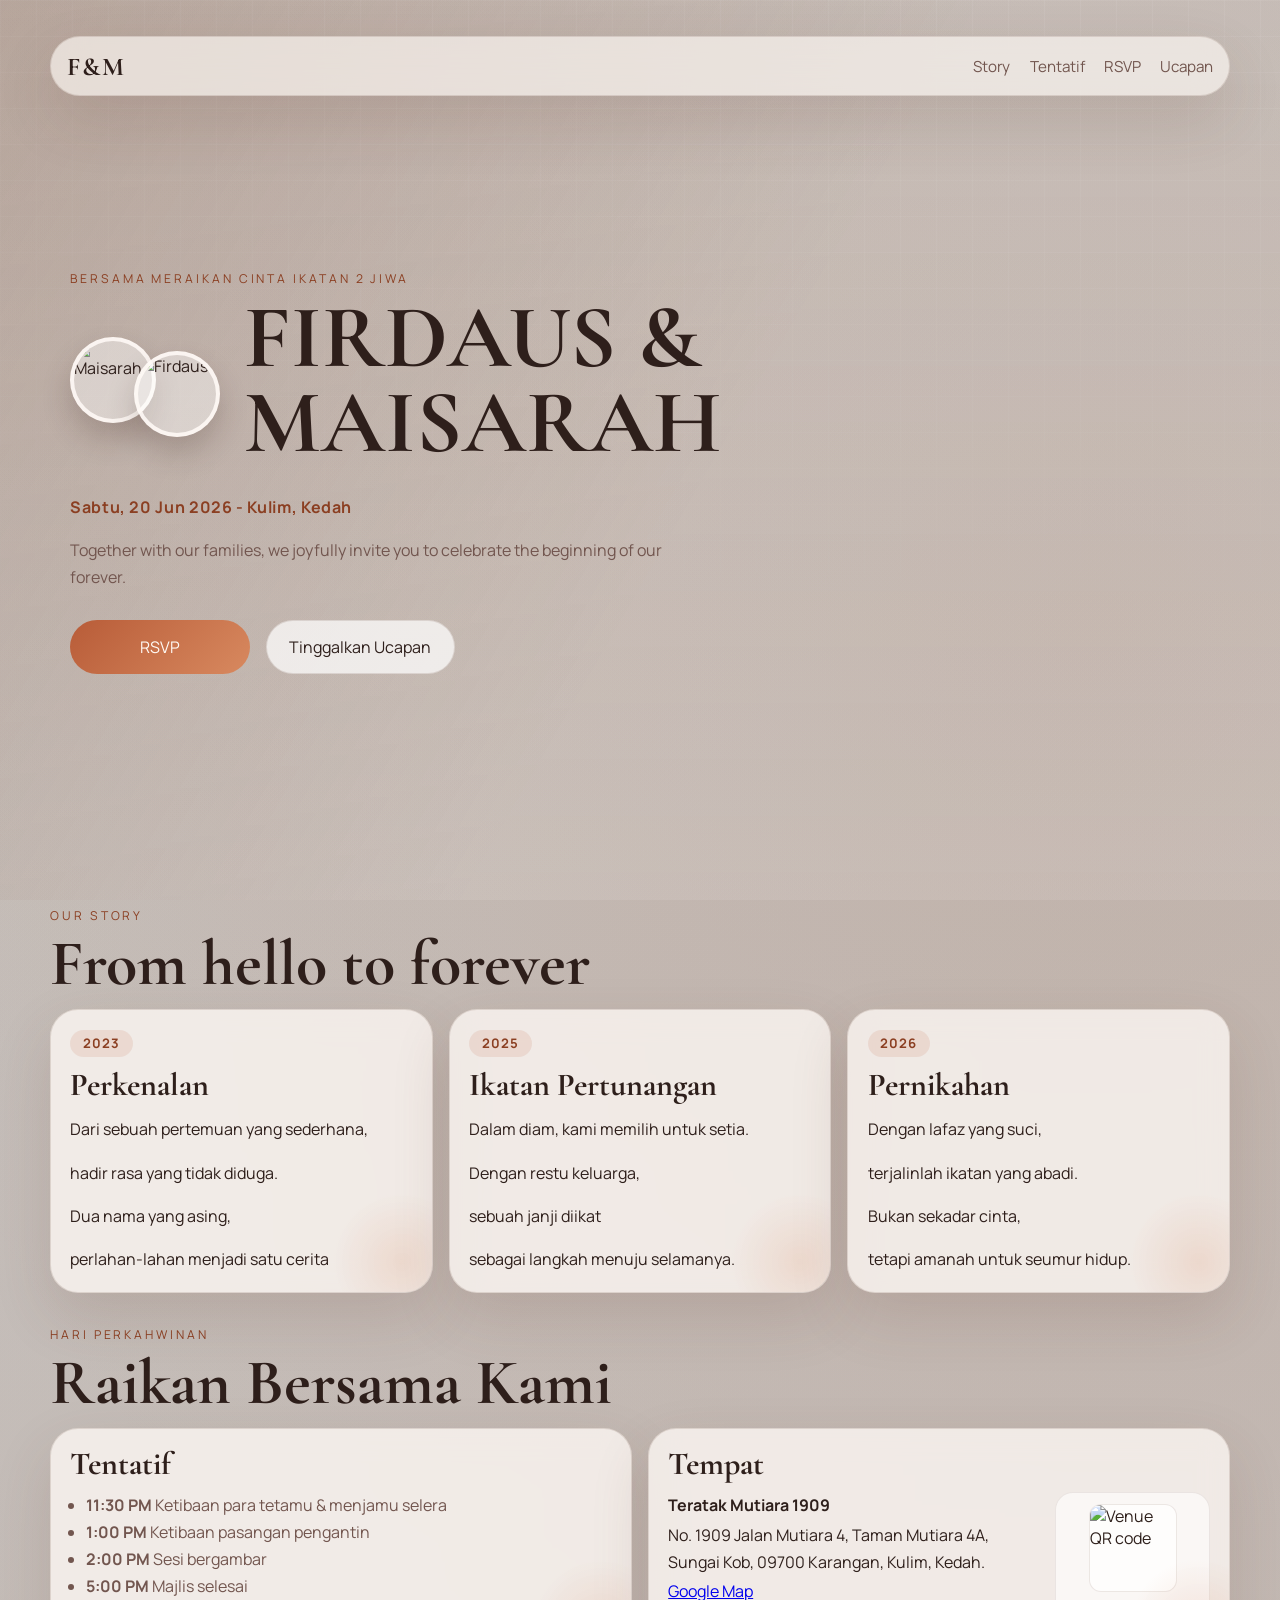
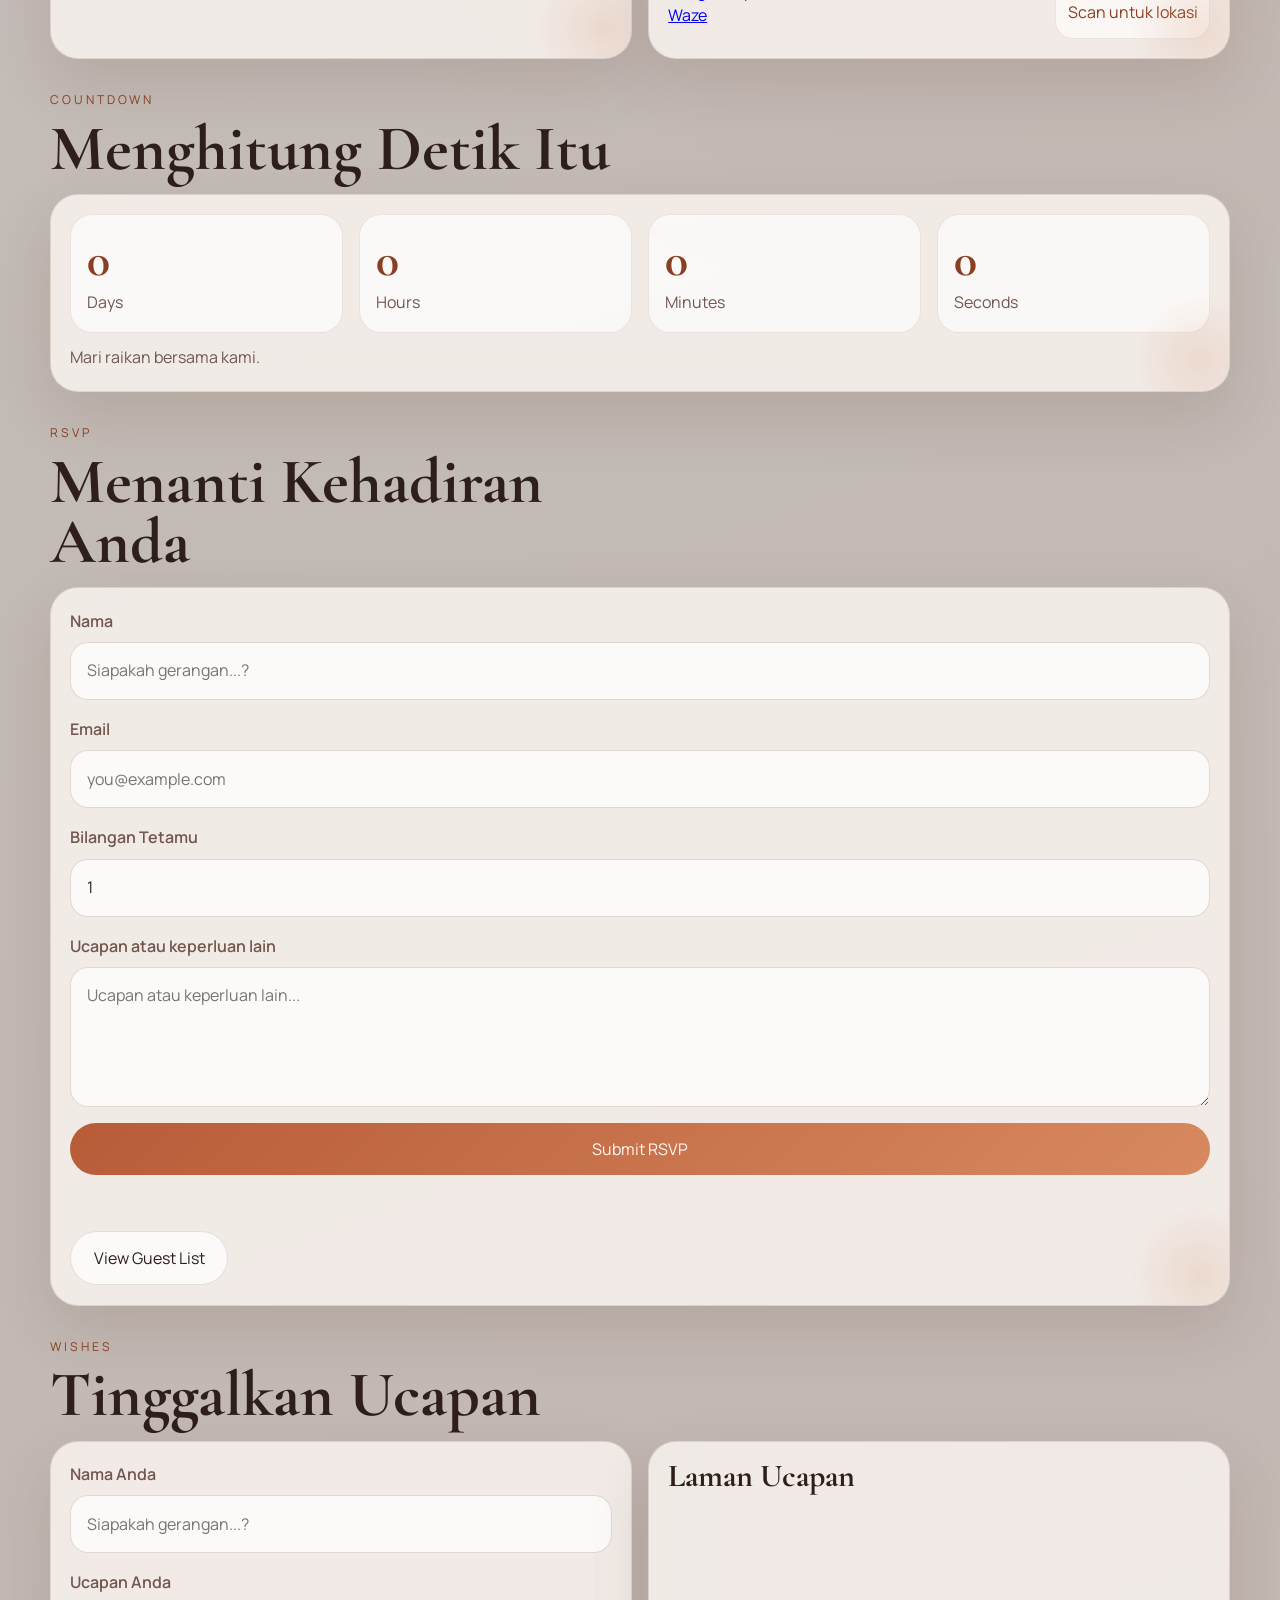
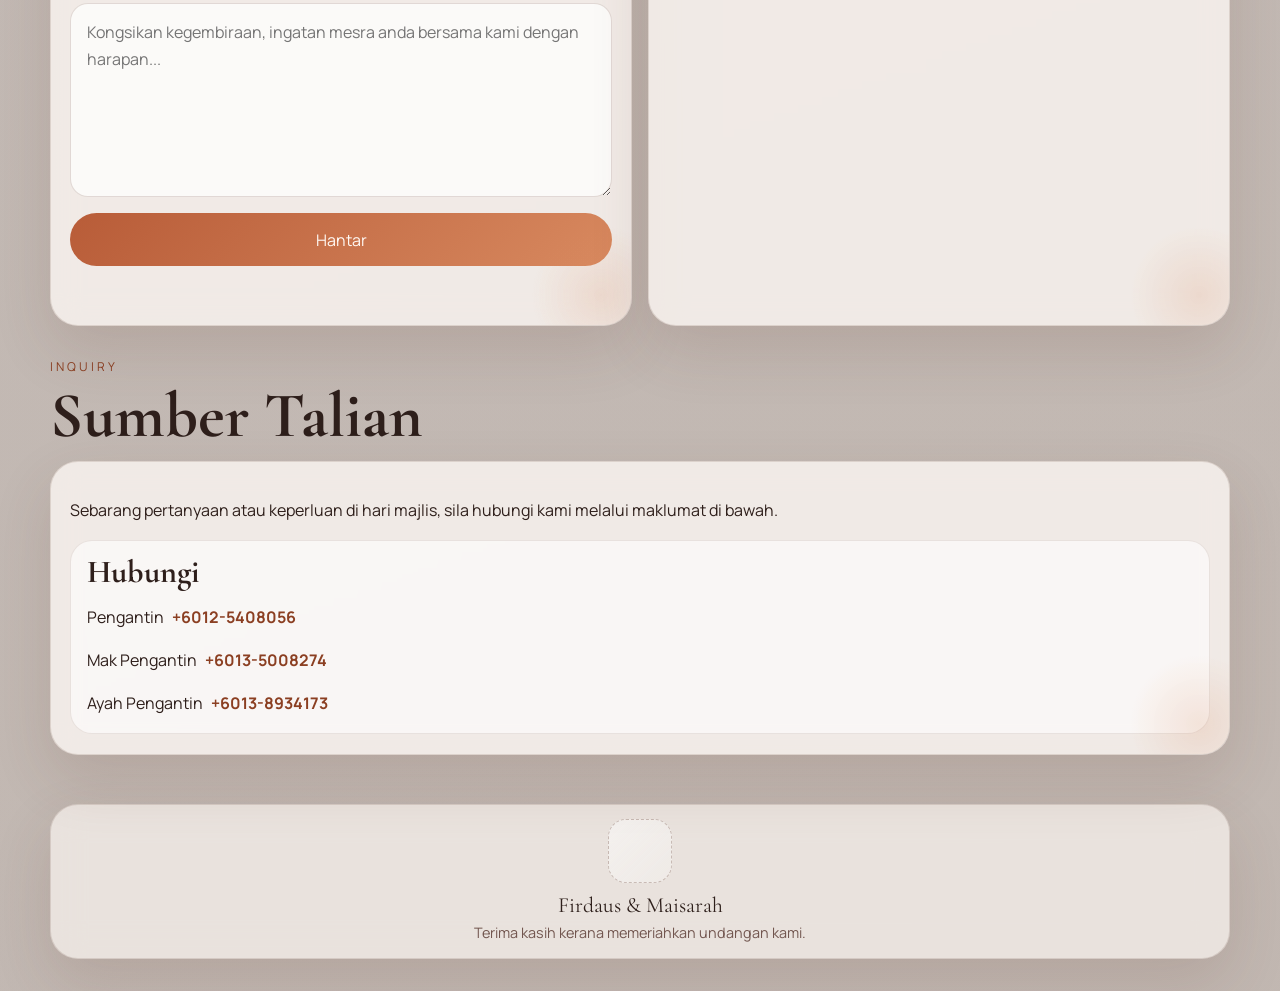
==== index.html @ e1fdc158 "Add files via upload" ====
<!DOCTYPE html>
<html lang="en">
<head>
  <meta charset="UTF-8">
  <meta name="viewport" content="width=device-width, initial-scale=1.0">
  <title>Firdaus&Maisarah | Walimatulurus</title>
  <meta
    name="fm"
    content="Celebrate the wedding of Firdaus dan Maisarah. Explore the details, send your RSVP, and leave a heartfelt wish."
  >
  <link rel="preconnect" href="https://fonts.googleapis.com">
  <link rel="preconnect" href="https://fonts.gstatic.com" crossorigin>
  <link
    href="https://fonts.googleapis.com/css2?family=Cormorant+Garamond:wght@400;500;600;700&family=Manrope:wght@400;500;600;700&display=swap"
    rel="stylesheet"
  >
  <link rel="stylesheet" href="styles.css">
</head>
<body>
  <div class="site-shell">
    <header class="hero" id="top">
      <nav class="topbar">
        <a class="brand" href="#top">F&M</a>
        <button
          class="menu-toggle"
          type="button"
          aria-expanded="false"
          aria-controls="site-nav"
          aria-label="Open navigation menu"
        >
          <span></span>
          <span></span>
          <span></span>
        </button>
        <div class="nav-links" id="site-nav">
          <a href="#story">Story</a>
          <a href="#schedule">Tentatif</a>
          <a href="#rsvp">RSVP</a>
          <a href="#wishes">Ucapan</a>
        </div>
      </nav>

      <div class="hero-card">
        <p class="eyebrow">Bersama meraikan cinta ikatan 2 jiwa</p>
        <div class="couple-intro">
          <div class="couple-photo-stack" aria-hidden="true">
            <img class="couple-photo bride-photo" src="Image/maikecik.jpeg" alt="Maisarah">
            <img class="couple-photo groom-photo" src="Image/auskecil.jpeg" alt="Firdaus">
          </div>
          <div class="couple-title">
            <h1>FIRDAUS & MAISARAH</h1>
          </div>
        </div>
        <p class="hero-date">Sabtu, 20 Jun 2026 - Kulim, Kedah</p>
        <p class="hero-copy">
          Together with our families, we joyfully invite you to celebrate the beginning of our forever.
        </p>
        <div class="hero-actions">
          <a class="button button-primary" href="#rsvp">RSVP</a>
          <a class="button button-secondary" href="#wishes">Tinggalkan Ucapan</a>
        </div>
      </div>
    </header>

    <main>
      <section class="section story-section" id="story">
        <div class="section-heading">
          <p class="eyebrow">Our Story</p>
          <h2>From hello to forever</h2>
        </div>
        <div class="story-grid">
          <article class="panel">
            <span class="story-year">2023</span>
            <h3>Perkenalan</h3>
            <p>Dari sebuah pertemuan yang sederhana,</p>
            <p>hadir rasa yang tidak diduga.</p>
            <p>Dua nama yang asing,</p>
            <p>perlahan-lahan menjadi satu cerita</p>
          </article>
          <article class="panel">
            <span class="story-year">2025</span>
            <h3>Ikatan Pertunangan</h3>
            <p>Dalam diam, kami memilih untuk setia.</p>
            <p>Dengan restu keluarga,</p>
            <p>sebuah janji diikat</p>
            <p>sebagai langkah menuju selamanya.</p>
          </article>
          <article class="panel">
            <span class="story-year">2026</span>
            <h3>Pernikahan</h3>
            <p>Dengan lafaz yang suci,</p>
            <p>terjalinlah ikatan yang abadi.</p>
            <p>Bukan sekadar cinta,</p>
            <p>tetapi amanah untuk seumur hidup.</p>
          </article>
        </div>
      </section>

      <section class="section details-section" id="schedule">
        <div class="section-heading">
          <p class="eyebrow">Hari perkahwinan</p>
          <h2>Raikan Bersama Kami</h2>
        </div>
        <div class="details-layout">
          <div class="panel schedule-panel">
            <h3>Tentatif</h3>
            <ul class="detail-list">
              <li><strong>11:30 PM</strong> Ketibaan para tetamu & menjamu selera</li>
              <li><strong>1:00 PM</strong> Ketibaan pasangan pengantin</li>
              <li><strong>2:00 PM</strong> Sesi bergambar</li>
              <li><strong>5:00 PM</strong> Majlis selesai</li>
            </ul>
          </div>
          <div class="panel venue-panel">
            <h3>Tempat</h3>
            <div class="venue-layout">
              <div class="venue-body">
                <p class="venue-name">Teratak Mutiara 1909</p>
                <p>No. 1909 Jalan Mutiara 4, Taman Mutiara 4A, Sungai Kob, 09700 Karangan, Kulim, Kedah.</p>
                <a href="https://maps.app.goo.gl/f29NHZEoMGnDQm9v9">Google Map</a>
                <p><a href="https://waze.com/ul/hw0zwfnhqe">Waze</a></p>
              </div>
              <div class="venue-qr-card">
                <img class="venue-qr-image" src="Image/location.png" alt="Venue QR code">
                <p class="venue-qr-copy">Scan untuk lokasi</p>
              </div>
            </div>
          </div>
        </div>
      </section>

      <section class="section countdown-section" id="countdown">
        <div class="section-heading">
          <p class="eyebrow">Countdown</p>
          <h2>Menghitung Detik Itu</h2>
        </div>
        <div class="panel countdown-panel">
          <div class="countdown-grid" aria-live="polite">
            <article>
              <span id="countdown-days">0</span>
              <p>Days</p>
            </article>
            <article>
              <span id="countdown-hours">0</span>
              <p>Hours</p>
            </article>
            <article>
              <span id="countdown-minutes">0</span>
              <p>Minutes</p>
            </article>
            <article>
              <span id="countdown-seconds">0</span>
              <p>Seconds</p>
            </article>
          </div>
          <p id="countdown-message" class="countdown-message">Mari raikan bersama kami.</p>
        </div>
      </section>

      <section class="section forms-section" id="rsvp">
        <div class="section-heading">
          <p class="eyebrow">RSVP</p>
          <h2>Menanti Kehadiran Anda</h2>
        </div>
        <div class="forms-layout">
          <div class="panel form-panel">
            <form id="rsvp-form" class="form-card">
              <label>
                Nama
                <input type="text" name="name" placeholder="Siapakah gerangan...?">
              </label>
              <label>
                Email
                <input type="email" name="email" placeholder="you@example.com">
              </label>
              <label>
                Bilangan Tetamu
                <input type="number" name="guests" min="1" max="20" value="1">
              </label>
              <label>
                Ucapan atau keperluan lain
                <textarea name="notes" rows="4" placeholder="Ucapan atau keperluan lain..."></textarea>
              </label>
              <button type="submit" class="button button-primary">Submit RSVP</button>
              <p id="rsvp-feedback" class="form-feedback" aria-live="polite"></p>
              <a class="button button-secondary button-inline" href="guest-list.html">View Guest List</a>
            </form>
          </div>
        </div>
      </section>

      <section class="section wishes-section" id="wishes">
        <div class="section-heading">
          <p class="eyebrow">Wishes</p>
          <h2>Tinggalkan Ucapan</h2>
        </div>
        <div class="forms-layout">
          <div class="panel form-panel">
            <form id="wish-form" class="form-card">
              <label>
                Nama Anda
                <input type="text" name="author" placeholder="Siapakah gerangan...?" required>
              </label>
              <label>
                Ucapan Anda
                <textarea
                  name="message"
                  rows="6"
                  maxlength="280"
                  placeholder="Kongsikan kegembiraan, ingatan mesra anda bersama kami dengan harapan..."
                  required
                ></textarea>
              </label>
              <button type="submit" class="button button-primary">Hantar</button>
              <p id="wish-feedback" class="form-feedback" aria-live="polite"></p>
            </form>
          </div>

          <div class="panel wall-panel">
            <div class="wall-heading">
              <h3>Laman Ucapan</h3>
              <!-- <button id="clear-wishes" class="button button-secondary button-small" type="button">Clear Demo Wishes</button> -->
            </div>
            <div id="wish-list" class="wish-list" aria-live="polite"></div>
          </div>
        </div>
      </section>

      <section class="section inquiry-section" id="inquiry">
        <div class="section-heading">
          <p class="eyebrow">Inquiry</p>
          <h2>Sumber Talian</h2>
        </div>
        <div class="panel inquiry-panel">
          <p>
            Sebarang pertanyaan atau keperluan di hari majlis, sila hubungi kami melalui maklumat di bawah.
          </p>
          <div class="inquiry-grid">
            <article>
              <h3>Hubungi</h3>
              <p class="contact-info">
                <span>Pengantin</span>
                <a href="tel:+60125408056">+6012-5408056</a>
              </p>
              <p class="contact-info">
                <span>Mak Pengantin</span>
                <a href="tel:+60135008274">+6013-5008274</a>
              </p>
              <p class="contact-info">
                <span>Ayah Pengantin</span>
                <a href="tel:+60138934173">+6013-8934173</a>
              </p>
            </article>
          </div>
        </div>
      </section>
    </main>

    <footer class="site-footer">
      <div class="footer-branding">
        <div class="footer-logo-frame is-empty" aria-label="Logo area">
          <img
            class="footer-logo"
            src="Image/logo.png"
            alt="Firdaus & Maisarah logo"
            onerror="this.style.display='none'; this.parentElement.classList.add('is-empty');"
            onload="this.parentElement.classList.remove('is-empty');"
          >
        </div>
        <div class="footer-copy">
          <p class="footer-title">Firdaus & Maisarah</p>
          <p class="footer-text">Terima kasih kerana memeriahkan undangan kami.</p>
        </div>
      </div>
    </footer>
  </div>

  <div class="popup-overlay" id="thank-you-popup" hidden>
    <div
      class="popup-card"
      role="dialog"
      aria-modal="true"
      aria-labelledby="thank-you-title"
      aria-describedby="thank-you-message"
    >
      <button class="popup-close" id="popup-close" type="button" aria-label="Close thank you popup">x</button>
      <p class="popup-eyebrow">Terima Kasih</p>
      <h3 id="thank-you-title">Your message has been received</h3>
      <p id="thank-you-message" class="popup-message">
        We're so happy to hear from you and can't wait to celebrate together.
      </p>
      <button class="button button-primary" id="popup-action" type="button">Tutup</button>
    </div>
  </div>

  <script src="scripts/countdown.js"></script>
  <script src="scripts/supabase-config.js"></script>
  <script src="scripts/script.js"></script>
</body>
</html>
---- styles.css ----
:root {
  --bg: #f7efe8;
  --surface: rgba(255, 250, 246, 0.76);
  --surface-strong: #fffaf6;
  --text: #2e1f1b;
  --muted: #72564f;
  --accent: #b85c38;
  --accent-dark: #8b3f22;
  --line: rgba(104, 66, 54, 0.15);
  --shadow: 0 24px 60px rgba(90, 48, 34, 0.14);
}

* {
  box-sizing: border-box;
}

html {
  scroll-behavior: smooth;
}

body {
  margin: 0;
  min-height: 100vh;
  color: var(--text);
  font-family: "Manrope", sans-serif;
  background:
    linear-gradient(rgba(29, 18, 15, 0.24), rgba(29, 18, 15, 0.24)),
    radial-gradient(circle at top left, rgba(255, 221, 196, 0.28), transparent 24%),
    radial-gradient(circle at 85% 15%, rgba(210, 122, 79, 0.12), transparent 34%),
    linear-gradient(160deg, rgba(248, 242, 234, 0.52) 0%, rgba(240, 224, 213, 0.50) 44%, rgba(236, 216, 202, 0.50) 100%),
    url("Image/Backgroundimage.jpeg") center / cover fixed no-repeat;
}

body.popup-open {
  overflow: hidden;
}

body::before {
  content: "";
  position: fixed;
  inset: 0;
  pointer-events: none;
  background-image:
    linear-gradient(rgba(255, 255, 255, 0.15) 1px, transparent 1px),
    linear-gradient(90deg, rgba(255, 255, 255, 0.15) 1px, transparent 1px);
  background-size: 36px 36px;
  mask-image: linear-gradient(to bottom, rgba(0, 0, 0, 0.45), transparent 80%);
}

body::after {
  content: "";
  position: fixed;
  inset: 0;
  pointer-events: none;
  background:
    linear-gradient(180deg, rgba(255, 250, 246, 0.04), rgba(255, 250, 246, 0.1)),
    linear-gradient(120deg, rgba(92, 45, 29, 0.18), transparent 55%);
}

.site-shell {
  width: min(1180px, calc(100% - 2rem));
  margin: 0 auto;
  padding-bottom: 2rem;
}

.hero {
  min-height: 100vh;
  display: grid;
  align-items: start;
  padding: 0.75rem 0 1.5rem;
}

.topbar {
  position: sticky;
  top: 0.75rem;
  display: flex;
  justify-content: space-between;
  align-items: center;
  flex-wrap: wrap;
  gap: 1rem;
  padding: 0.85rem 1rem;
  margin-top: 0.75rem;
  border: 1px solid var(--line);
  border-radius: 999px;
  background: rgba(255, 250, 246, 0.64);
  backdrop-filter: blur(16px);
  box-shadow: var(--shadow);
  z-index: 20;
}

.brand,
.nav-links a,
.button,
.menu-toggle {
  text-decoration: none;
}

.brand {
  color: var(--text);
  font-family: "Cormorant Garamond", serif;
  font-size: 1.6rem;
  font-weight: 700;
  letter-spacing: 0.08em;
}

.nav-links {
  display: flex;
  flex-wrap: wrap;
  gap: 1.2rem;
}

.menu-toggle {
  display: none;
  place-items: center;
  gap: 0.28rem;
  width: 3rem;
  height: 3rem;
  padding: 0.7rem;
  border: 1px solid var(--line);
  border-radius: 999px;
  background: rgba(255, 255, 255, 0.72);
  cursor: pointer;
}

.menu-toggle span {
  display: block;
  width: 100%;
  height: 2px;
  border-radius: 999px;
  background: var(--text);
  transition: transform 160ms ease, opacity 160ms ease;
}

.menu-toggle[aria-expanded="true"] span:nth-child(1) {
  transform: translateY(6px) rotate(45deg);
}

.menu-toggle[aria-expanded="true"] span:nth-child(2) {
  opacity: 0;
}

.menu-toggle[aria-expanded="true"] span:nth-child(3) {
  transform: translateY(-6px) rotate(-45deg);
}

.nav-links a {
  color: var(--muted);
  font-size: 0.95rem;
}

.hero-card {
  margin: 0;
  padding: 1rem 1.25rem 2rem;
  max-width: 760px;
}

.couple-intro {
  display: flex;
  align-items: center;
  gap: 1.5rem;
  flex-wrap: wrap;
  margin-bottom: 0.9rem;
}

.couple-title {
  flex: 1 1 320px;
  min-width: 0;
}

.couple-photo-stack {
  position: relative;
  width: 150px;
  height: 100px;
  flex: 0 0 auto;
}

.couple-photo {
  position: absolute;
  width: 86px;
  height: 86px;
  object-fit: cover;
  border-radius: 50%;
  border: 4px solid rgba(255, 250, 246, 0.88);
  box-shadow: 0 16px 30px rgba(49, 24, 18, 0.2);
  background: rgba(255, 255, 255, 0.42);
}

.bride-photo {
  top: 0;
  left: 0;
}

.groom-photo {
  right: 0;
  bottom: 0;
}

.eyebrow {
  margin: 0 0 0.5rem;
  text-transform: uppercase;
  letter-spacing: 0.24em;
  font-size: 0.76rem;
  color: var(--accent-dark);
}

h1,
h2,
h3,
h4 {
  font-family: "Cormorant Garamond", serif;
  line-height: 0.95;
  margin: 0;
}

h1 {
  font-size: clamp(3rem, 7vw, 6rem);
  margin-bottom: 0.9rem;
  white-space: normal;
}

h2 {
  font-size: clamp(2.6rem, 5vw, 4.2rem);
}

h3 {
  font-size: 2rem;
  margin-bottom: 0.8rem;
}

h4 {
  font-size: 1.5rem;
  margin-bottom: 0.6rem;
}

.hero-date,
.hero-copy,
.section-heading,
.panel p,
.detail-list,
label,
input,
select,
textarea,
.form-feedback,
button {
  font-size: 1rem;
  line-height: 1.7;
}

.hero-date {
  margin: 0 0 1rem;
  color: var(--accent-dark);
  font-weight: 700;
  letter-spacing: 0.04em;
}

.hero-copy {
  max-width: 38rem;
  margin: 0 0 1.8rem;
  color: var(--muted);
}

.hero-actions,
.forms-layout,
.details-layout,
.story-grid,
.summary-grid,
.wall-heading,
.countdown-grid {
  display: grid;
  gap: 1rem;
}

.hero-actions {
  grid-template-columns: repeat(auto-fit, minmax(180px, max-content));
}

.button {
  display: inline-flex;
  justify-content: center;
  align-items: center;
  border: 0;
  border-radius: 999px;
  padding: 0.95rem 1.4rem;
  font: inherit;
  cursor: pointer;
  transition: transform 160ms ease, background 160ms ease, color 160ms ease;
}

.button:hover {
  transform: translateY(1px);
}

.button-primary {
  color: #fff9f4;
  background: linear-gradient(135deg, var(--accent) 0%, #d8895f 100%);
}

.button-secondary {
  color: var(--text);
  background: rgba(255, 255, 255, 0.72);
  border: 1px solid var(--line);
}

.button-small {
  padding: 0.6rem 1rem;
  font-size: 0.9rem;
}

.button-inline {
  width: fit-content;
}

.section {
  padding: 0.35rem 0 1.6rem;
}

.section-heading {
  max-width: 38rem;
  margin-bottom: 0.9rem;
}

.section-heading p:last-child,
.panel p:last-child {
  margin-bottom: 0;
}

.story-grid {
  grid-template-columns: repeat(auto-fit, minmax(230px, 1fr));
}

.details-layout,
.forms-layout {
  grid-template-columns: repeat(auto-fit, minmax(290px, 1fr));
}

.panel {
  position: relative;
  overflow: hidden;
  padding: 1.2rem;
  border: 1px solid var(--line);
  border-radius: 28px;
  background: var(--surface);
  backdrop-filter: blur(14px);
  box-shadow: var(--shadow);
}

.hero-card,
.panel,
.topbar {
  position: relative;
  z-index: 1;
}

.panel::after {
  content: "";
  position: absolute;
  inset: auto -40px -40px auto;
  width: 140px;
  height: 140px;
  border-radius: 50%;
  background: radial-gradient(circle, rgba(216, 137, 95, 0.18), transparent 70%);
}

.story-year {
  display: inline-flex;
  margin-bottom: 0.8rem;
  padding: 0.3rem 0.8rem;
  border-radius: 999px;
  background: rgba(184, 92, 56, 0.12);
  color: var(--accent-dark);
  font-size: 0.82rem;
  font-weight: 700;
  letter-spacing: 0.08em;
}

.detail-list {
  margin: 0;
  padding-left: 1rem;
  color: var(--muted);
}

.venue-name {
  font-weight: 700;
  color: var(--text);
}

.venue-layout {
  display: grid;
  grid-template-columns: minmax(0, 1fr) auto;
  align-items: start;
  gap: 0.8rem;
}

.venue-body {
  margin-top: 0;
}

.venue-body p {
  margin-top: 0;
  margin-bottom: 0.2rem;
}

.venue-note {
  color: var(--muted);
}

.venue-qr-card {
  display: grid;
  justify-items: center;
  gap: 0.45rem;
  width: fit-content;
  margin: 0 auto;
  padding: 0.7rem;
  border-radius: 18px;
  background: rgba(255, 255, 255, 0.62);
  border: 1px solid rgba(104, 66, 54, 0.1);
}

.venue-qr-image {
  width: 88px;
  aspect-ratio: 1;
  object-fit: cover;
  border-radius: 12px;
  border: 1px solid rgba(104, 66, 54, 0.12);
  background: rgba(255, 255, 255, 0.7);
}

.venue-qr-copy {
  margin: 0;
  font-size: 0.84rem;
  line-height: 1.4;
  color: var(--accent-dark);
  text-align: center;
}

.form-card {
  display: grid;
  gap: 1rem;
}

label {
  display: grid;
  gap: 0.45rem;
  color: var(--muted);
  font-weight: 600;
}

input,
select,
textarea {
  width: 100%;
  padding: 0.9rem 1rem;
  border: 1px solid rgba(104, 66, 54, 0.18);
  border-radius: 18px;
  background: rgba(255, 255, 255, 0.72);
  color: var(--text);
  font-family: inherit;
}

textarea {
  resize: vertical;
  min-height: 120px;
}

input:focus,
select:focus,
textarea:focus {
  outline: 2px solid rgba(184, 92, 56, 0.22);
  border-color: var(--accent);
}

.summary-grid {
  grid-template-columns: repeat(3, minmax(0, 1fr));
  margin-bottom: 0.7rem;
}

.summary-grid article,
.countdown-grid article,
.wish-card {
  padding: 1rem;
  border-radius: 22px;
  background: rgba(255, 255, 255, 0.66);
  border: 1px solid rgba(104, 66, 54, 0.12);
}

.summary-grid span {
  display: block;
  font-family: "Cormorant Garamond", serif;
  font-size: 2.4rem;
  font-weight: 700;
  color: var(--accent-dark);
}

.summary-grid p,
.countdown-grid p {
  margin: 0;
  color: var(--muted);
}

.countdown-grid {
  grid-template-columns: repeat(auto-fit, minmax(120px, 1fr));
}

.countdown-grid span {
  display: block;
  font-family: "Cormorant Garamond", serif;
  font-size: 3rem;
  font-weight: 700;
  color: var(--accent-dark);
}

.countdown-message {
  margin: 0.7rem 0 0;
  color: var(--muted);
}

.recent-card {
  padding: 0.9rem;
  border-radius: 22px;
  background: rgba(255, 255, 255, 0.58);
}

.form-feedback {
  min-height: 1.5rem;
  margin: 0;
  font-weight: 700;
  color: var(--accent-dark);
}

.wall-heading {
  grid-template-columns: 1fr auto;
  align-items: center;
  margin-bottom: 0.7rem;
}

.inquiry-grid {
  display: grid;
  grid-template-columns: repeat(auto-fit, minmax(220px, 1fr));
  gap: 1rem;
  margin-top: 0.7rem;
}

.inquiry-grid article {
  padding: 1rem;
  border-radius: 22px;
  background: rgba(255, 255, 255, 0.6);
  border: 1px solid rgba(104, 66, 54, 0.12);
}

.inquiry-grid a {
  color: var(--accent-dark);
  text-decoration: none;
  font-weight: 700;
}

.wish-list {
  display: grid;
  gap: 0.9rem;
}

.wish-card p {
  margin: 0.4rem 0 0;
  color: var(--muted);
}

.wish-meta {
  display: flex;
  justify-content: space-between;
  gap: 1rem;
  align-items: flex-start;
}

.wish-meta-main {
  display: grid;
  gap: 0.15rem;
}

.wish-meta strong {
  font-family: "Cormorant Garamond", serif;
  font-size: 1.6rem;
}

.wish-meta span {
  font-size: 0.82rem;
  color: var(--accent-dark);
  letter-spacing: 0.06em;
  text-transform: uppercase;
}

.wish-card-actions {
  position: relative;
  flex: 0 0 auto;
}

.wish-menu-toggle {
  display: grid;
  place-items: center;
  min-width: 2.4rem;
  height: 2.4rem;
  padding: 0.2rem 0.5rem;
  border: 1px solid rgba(104, 66, 54, 0.14);
  border-radius: 999px;
  background: rgba(255, 255, 255, 0.78);
  color: var(--accent-dark);
  font-size: 1.15rem;
  line-height: 1;
  cursor: pointer;
}

.wish-card-menu {
  position: absolute;
  top: calc(100% + 0.35rem);
  right: 0;
  z-index: 3;
  display: grid;
  min-width: 120px;
  padding: 0.35rem;
  border: 1px solid rgba(104, 66, 54, 0.14);
  border-radius: 16px;
  background: rgba(255, 250, 246, 0.98);
  box-shadow: 0 18px 32px rgba(49, 24, 18, 0.16);
}

.wish-card-menu[hidden] {
  display: none;
}

.wish-menu-item {
  border: 0;
  border-radius: 12px;
  padding: 0.55rem 0.75rem;
  background: transparent;
  color: var(--text);
  font: inherit;
  text-align: left;
  cursor: pointer;
}

.wish-menu-item:hover {
  background: rgba(184, 92, 56, 0.08);
}

.empty-state {
  padding: 1.25rem;
  border-radius: 22px;
  background: rgba(255, 255, 255, 0.5);
  color: var(--muted);
  text-align: center;
}

.contact-info {
  display: flex;
  flex-wrap: wrap;
  gap: 8px;
  align-items: center;
}

.phone {
  margin-left: 8px;
}

.site-footer {
  display: grid;
  gap: 0.65rem;
  margin-top: 1.5rem;
  padding: 0.9rem 1rem;
  justify-items: center;
  border: 1px solid var(--line);
  border-radius: 28px;
  background: rgba(255, 250, 246, 0.64);
  backdrop-filter: blur(16px);
  box-shadow: var(--shadow);
}

.footer-branding {
  display: flex;
  flex-direction: column;
  align-items: center;
  justify-content: center;
  gap: 0.55rem;
}

.footer-logo-frame {
  display: grid;
  place-items: center;
  width: 64px;
  height: 64px;
  flex: 0 0 auto;
  border: 1px dashed rgba(104, 66, 54, 0.3);
  border-radius: 18px;
  background: rgba(255, 255, 255, 0.45);
  overflow: hidden;
}

.footer-logo-frame.is-empty {
  background:
    linear-gradient(135deg, rgba(255, 255, 255, 0.52), rgba(255, 255, 255, 0.28));
}

.footer-logo {
  display: block;
  width: 100%;
  height: 100%;
  object-fit: contain;
}

.footer-title {
  margin: 0 0 0.25rem;
  font-family: "Cormorant Garamond", serif;
  font-size: 1.35rem;
  text-align: center;
}

.footer-text {
  margin: 0;
  color: var(--muted);
  font-size: 0.9rem;
  line-height: 1.5;
  text-align: center;
}

.popup-overlay {
  position: fixed;
  inset: 0;
  display: grid;
  place-items: center;
  padding: 1.25rem;
  background: rgba(46, 31, 27, 0.45);
  backdrop-filter: blur(10px);
  z-index: 40;
}

.popup-overlay[hidden] {
  display: none;
}

.popup-card {
  position: relative;
  width: min(100%, 440px);
  padding: 1.5rem;
  border: 1px solid rgba(104, 66, 54, 0.14);
  border-radius: 28px;
  background:
    radial-gradient(circle at top, rgba(216, 137, 95, 0.2), transparent 42%),
    rgba(255, 250, 246, 0.96);
  box-shadow: 0 28px 80px rgba(49, 24, 18, 0.28);
  text-align: center;
}

.popup-close {
  position: absolute;
  top: 0.9rem;
  right: 0.9rem;
  display: grid;
  place-items: center;
  width: 2.5rem;
  height: 2.5rem;
  border: 1px solid var(--line);
  border-radius: 999px;
  background: rgba(255, 255, 255, 0.78);
  color: var(--text);
  font: inherit;
  font-size: 1.35rem;
  cursor: pointer;
}

.popup-eyebrow {
  margin: 0 0 0.45rem;
  color: var(--accent-dark);
  text-transform: uppercase;
  letter-spacing: 0.24em;
  font-size: 0.74rem;
  font-weight: 700;
}

.popup-card h3 {
  margin-bottom: 0.75rem;
}

.popup-message {
  margin: 0 0 1.2rem;
  color: var(--muted);
}

.guest-list-hero {
  min-height: auto;
  padding-bottom: 0.75rem;
}

.guest-list-hero-card {
  max-width: 860px;
  padding-bottom: 0.8rem;
}

.guest-list-layout {
  grid-template-columns: minmax(0, 1fr);
}

.table-wrap {
  overflow-x: auto;
}

.guest-table {
  width: 100%;
  min-width: 720px;
  border-collapse: collapse;
}

.guest-table th,
.guest-table td {
  padding: 0.85rem 0.65rem;
  border-bottom: 1px solid rgba(104, 66, 54, 0.12);
  text-align: left;
  vertical-align: top;
}

.guest-table th {
  font-family: "Cormorant Garamond", serif;
  font-size: 1.2rem;
  color: var(--accent-dark);
}

.guest-table td {
  color: var(--muted);
}

.guest-delete-button {
  min-width: 92px;
}

.form-feedback[data-state="error"] {
  color: #9f2f1f;
}

.form-feedback[data-state="success"] {
  color: #2d6a4f;
}


@media (max-width: 760px) {
  .site-shell {
    width: min(100% - 1.1rem, 1180px);
  }

  body {
    background:
      linear-gradient(rgba(29, 18, 15, 0.24), rgba(29, 18, 15, 0.24)),
      radial-gradient(circle at top left, rgba(255, 221, 196, 0.28), transparent 24%),
      radial-gradient(circle at 85% 15%, rgba(210, 122, 79, 0.12), transparent 34%),
      linear-gradient(160deg, rgba(248, 242, 234, 0.52) 0%, rgba(240, 224, 213, 0.50) 44%, rgba(236, 216, 202, 0.50) 100%),
      url("Backgroundimage.jpeg") center top / contain fixed no-repeat;
    background-color: var(--bg);
  }

  .hero {
    min-height: auto;
    padding: 1rem 0 1rem;
  }

  .topbar {
    border-radius: 28px;
    padding: 1rem;
    align-items: center;
  }

  .menu-toggle {
    display: grid;
    margin-left: auto;
  }

  .nav-links {
    width: 100%;
    display: none;
    grid-template-columns: 1fr;
    gap: 0.25rem;
    padding-top: 0.35rem;
  }

  .nav-links.is-open {
    display: grid;
  }

  .nav-links {
    justify-content: stretch;
  }

  .nav-links a {
    display: block;
    width: 100%;
    padding: 0.8rem 0.95rem;
    border-radius: 18px;
    background: rgba(255, 255, 255, 0.46);
  }

  .hero-card {
    padding: 1.35rem 0.2rem 1.5rem;
  }

  .couple-photo-stack {
    width: 132px;
    height: 92px;
  }

  .couple-photo {
    width: 78px;
    height: 78px;
  }

  .couple-intro {
    gap: 1rem;
  }

  .hero-actions {
    grid-template-columns: 1fr;
  }

  .hero-actions .button {
    width: 100%;
  }

  .story-grid,
  .details-layout,
  .forms-layout,
  .summary-grid,
  .inquiry-grid,
  .wall-heading {
    grid-template-columns: 1fr;
  }

  .panel {
    padding: 1rem;
    border-radius: 24px;
  }

  .summary-grid {
    gap: 0.75rem;
  }

  .wall-heading {
    gap: 0.85rem;
  }

  .venue-layout {
    grid-template-columns: 1fr;
  }

  .venue-qr-card {
    width: 100%;
    justify-items: center;
  }

  .wish-meta,
  .contact-info {
    flex-direction: column;
    align-items: flex-start;
  }

  .wish-card-actions {
    align-self: flex-end;
  }

  .contact-info {
    flex-direction: row;
    flex-wrap: wrap;
    gap: 0.5rem;
    align-items: baseline;
  }

  .button,
  input,
  select,
  textarea {
    width: 100%;
  }

  .footer-branding {
    flex-direction: column;
    align-items: center;
  }

  h2 {
    font-size: clamp(2.2rem, 10vw, 3rem);
  }

  h3 {
    font-size: 1.8rem;
  }

  .countdown-grid {
    grid-template-columns: repeat(4, minmax(0, 1fr));
    gap: 0.6rem;
  }

  .countdown-grid article {
    padding: 0.85rem 0.45rem;
    text-align: center;
  }

  .countdown-grid span {
    font-size: 2.2rem;
  }

  .countdown-grid p {
    font-size: 0.82rem;
    line-height: 1.35;
  }
}

@media (max-width: 520px) {
  .site-shell {
    width: min(100% - 0.85rem, 1180px);
  }

  body {
    background:
      linear-gradient(rgba(29, 18, 15, 0.24), rgba(29, 18, 15, 0.24)),
      radial-gradient(circle at top left, rgba(255, 221, 196, 0.28), transparent 24%),
      radial-gradient(circle at 85% 15%, rgba(210, 122, 79, 0.12), transparent 34%),
      linear-gradient(160deg, rgba(248, 242, 234, 0.52) 0%, rgba(240, 224, 213, 0.50) 44%, rgba(236, 216, 202, 0.50) 100%),
      url("Backgroundimage.jpeg") center top / contain fixed no-repeat;
    background-color: var(--bg);
  }

  .topbar {
    padding: 0.8rem;
  }

  .hero-card {
    padding: 1.15rem 0 1.25rem;
  }

  .eyebrow {
    letter-spacing: 0.18em;
    font-size: 0.7rem;
  }

  h1 {
    font-size: clamp(2.4rem, 13vw, 3.6rem);
    line-height: 0.98;
  }

  .hero-date,
  .hero-copy,
  .section-heading,
  .panel p,
  .detail-list,
  label,
  input,
  select,
  textarea,
  .form-feedback,
  button {
    font-size: 0.96rem;
    line-height: 1.65;
  }

  .couple-intro {
    flex-direction: column;
    align-items: flex-start;
  }

  .couple-title {
    flex-basis: auto;
  }

  .detail-list {
    padding-left: 1.15rem;
  }

  .venue-qr-image {
    width: min(100%, 140px);
  }

  .summary-grid span {
    font-size: 2.25rem;
  }

  .countdown-grid {
    gap: 0.45rem;
  }

  .countdown-grid article {
    padding: 0.75rem 0.3rem;
    border-radius: 18px;
  }

  .countdown-grid span {
    font-size: 1.85rem;
  }

  .countdown-grid p {
    font-size: 0.72rem;
  }

  .wish-meta strong {
    font-size: 1.45rem;
  }

  .button-small {
    width: 100%;
  }

  .site-footer {
    gap: 0.55rem;
    padding: 0.8rem 0.9rem;
    border-radius: 22px;
  }

  .footer-logo-frame {
    width: 56px;
    height: 56px;
    border-radius: 16px;
  }
}
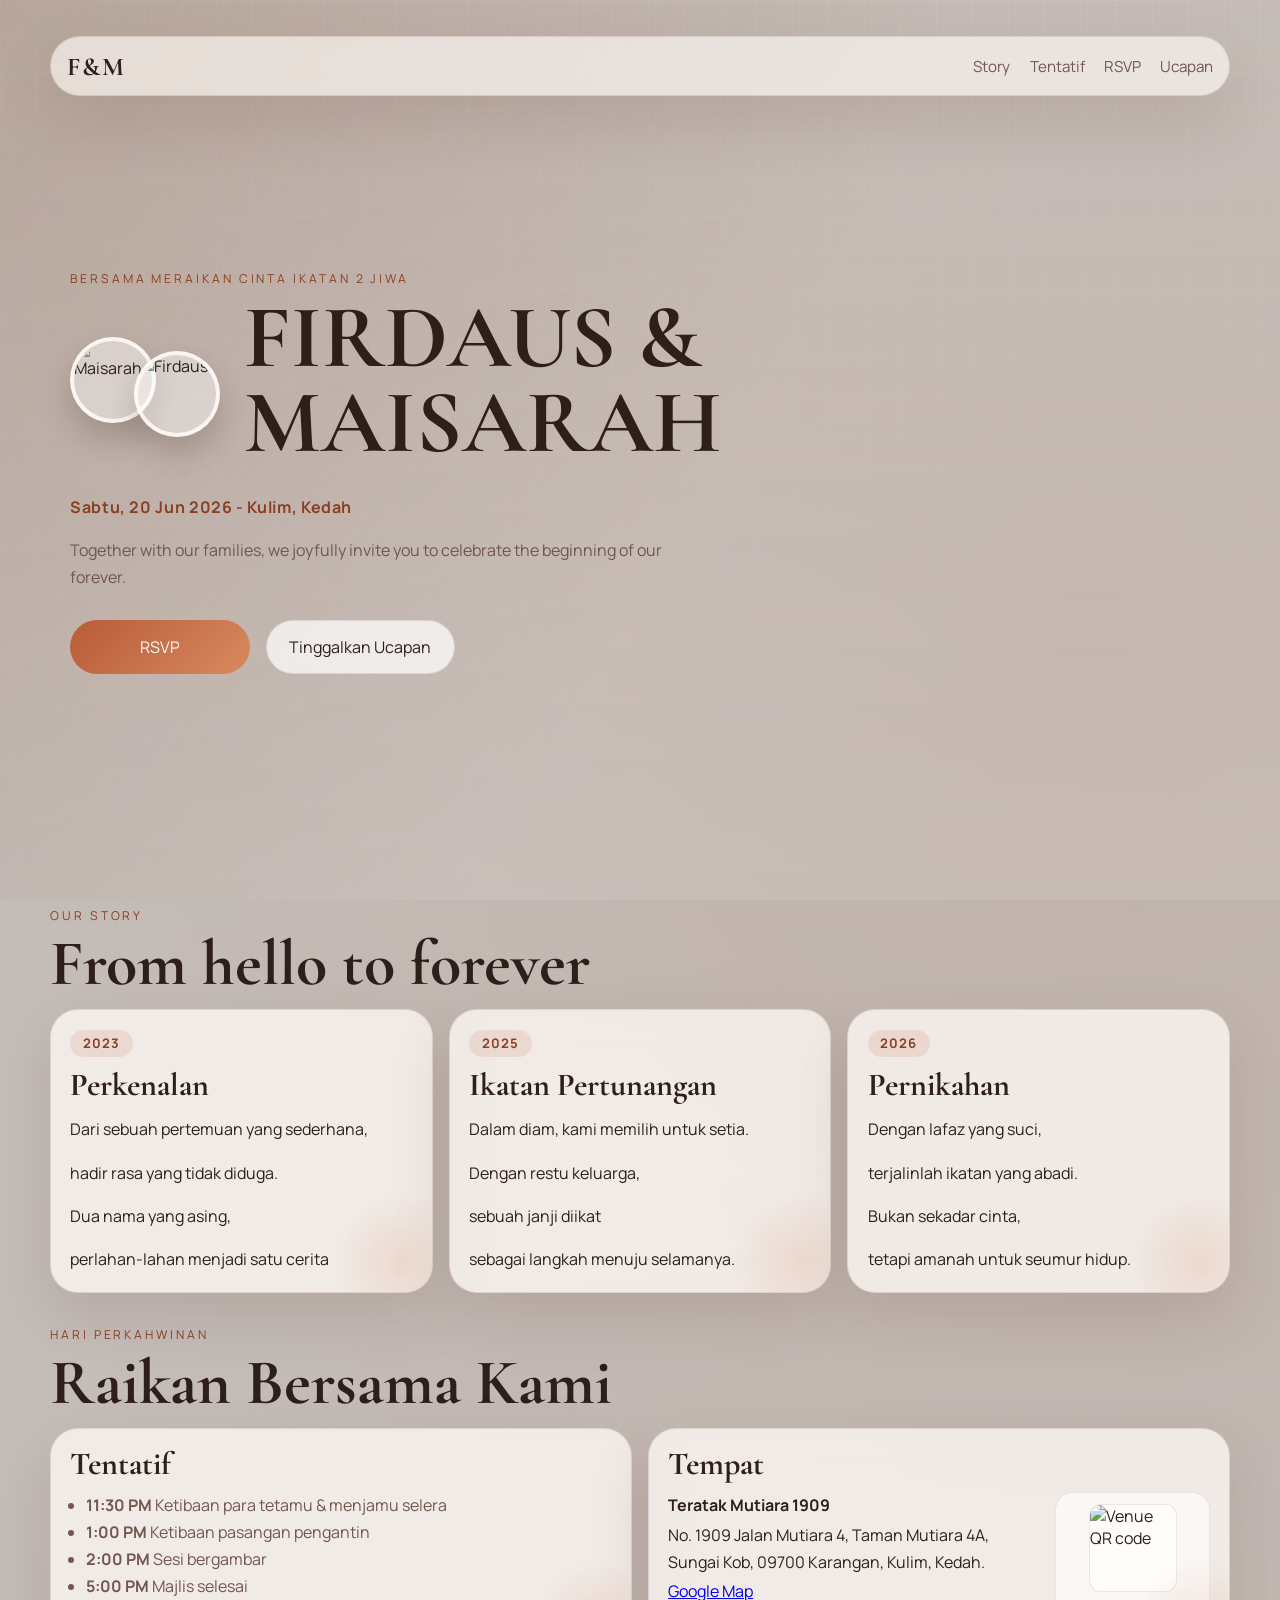
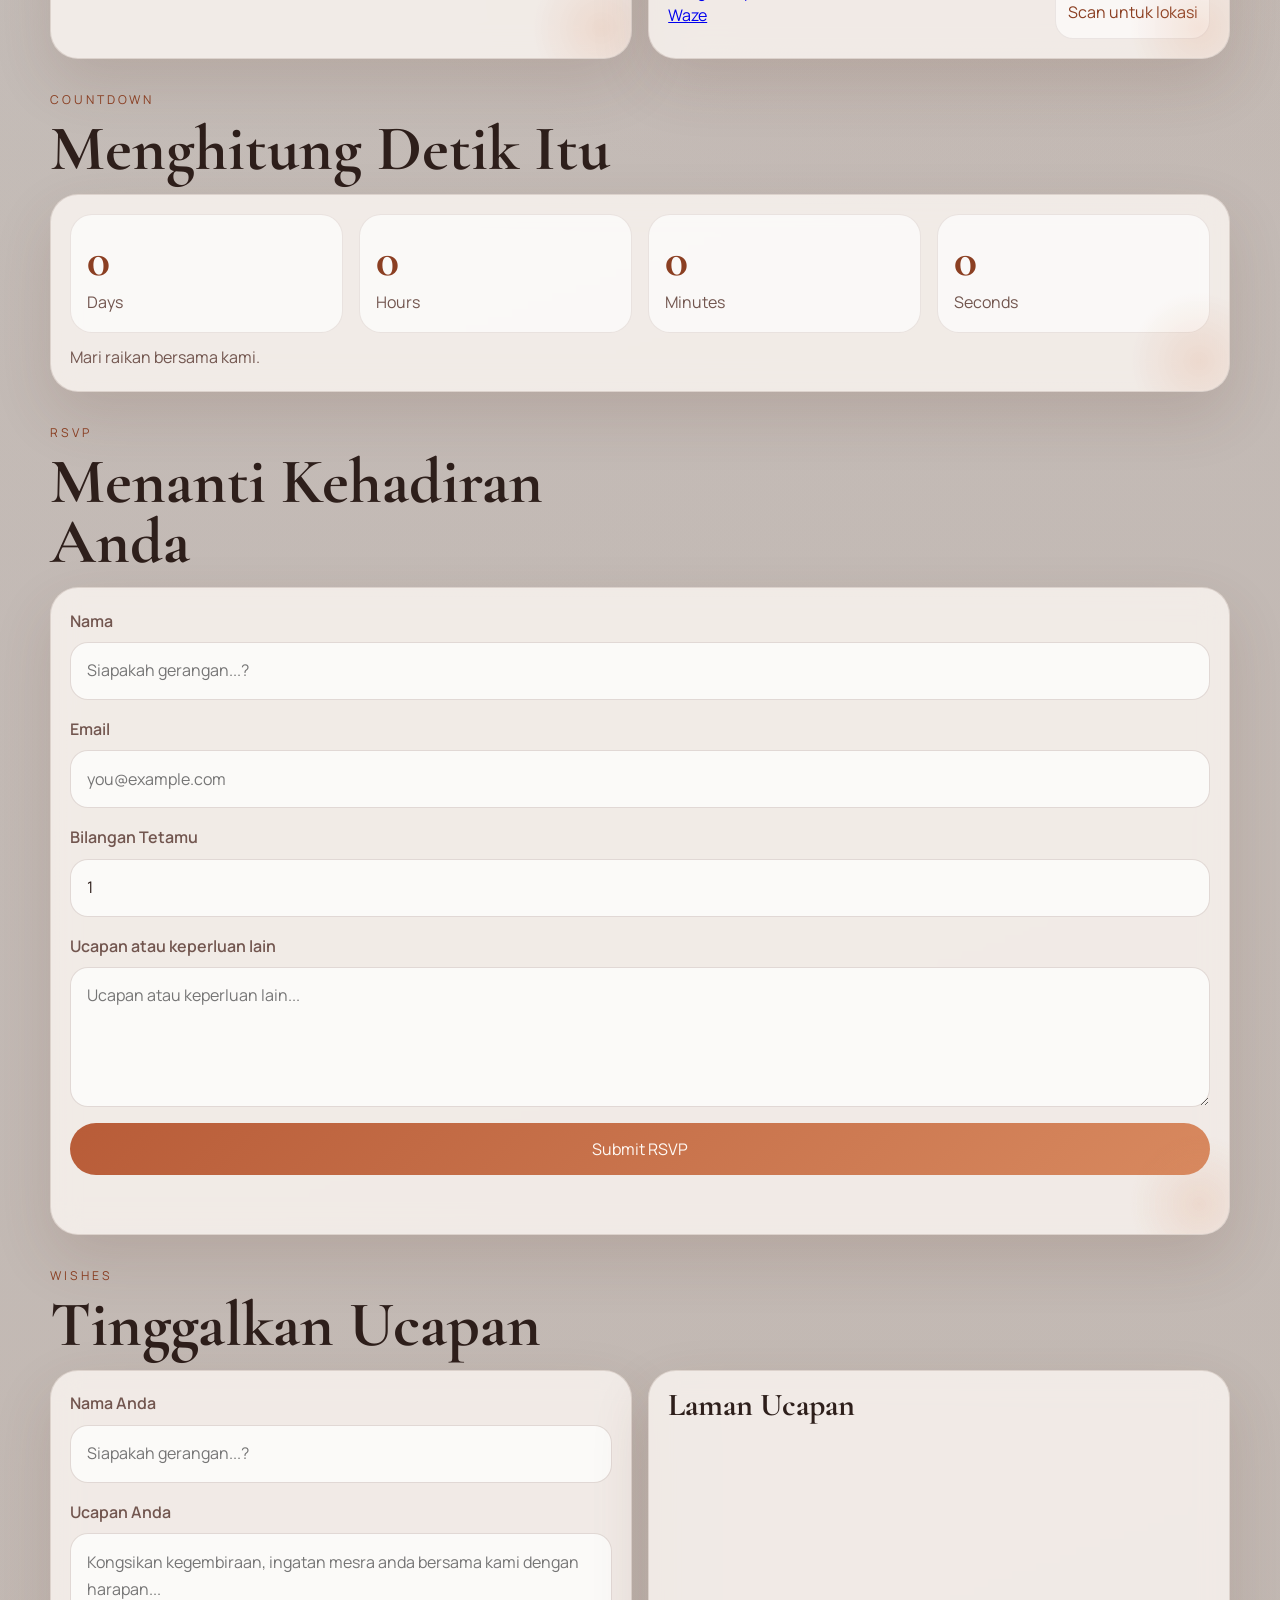
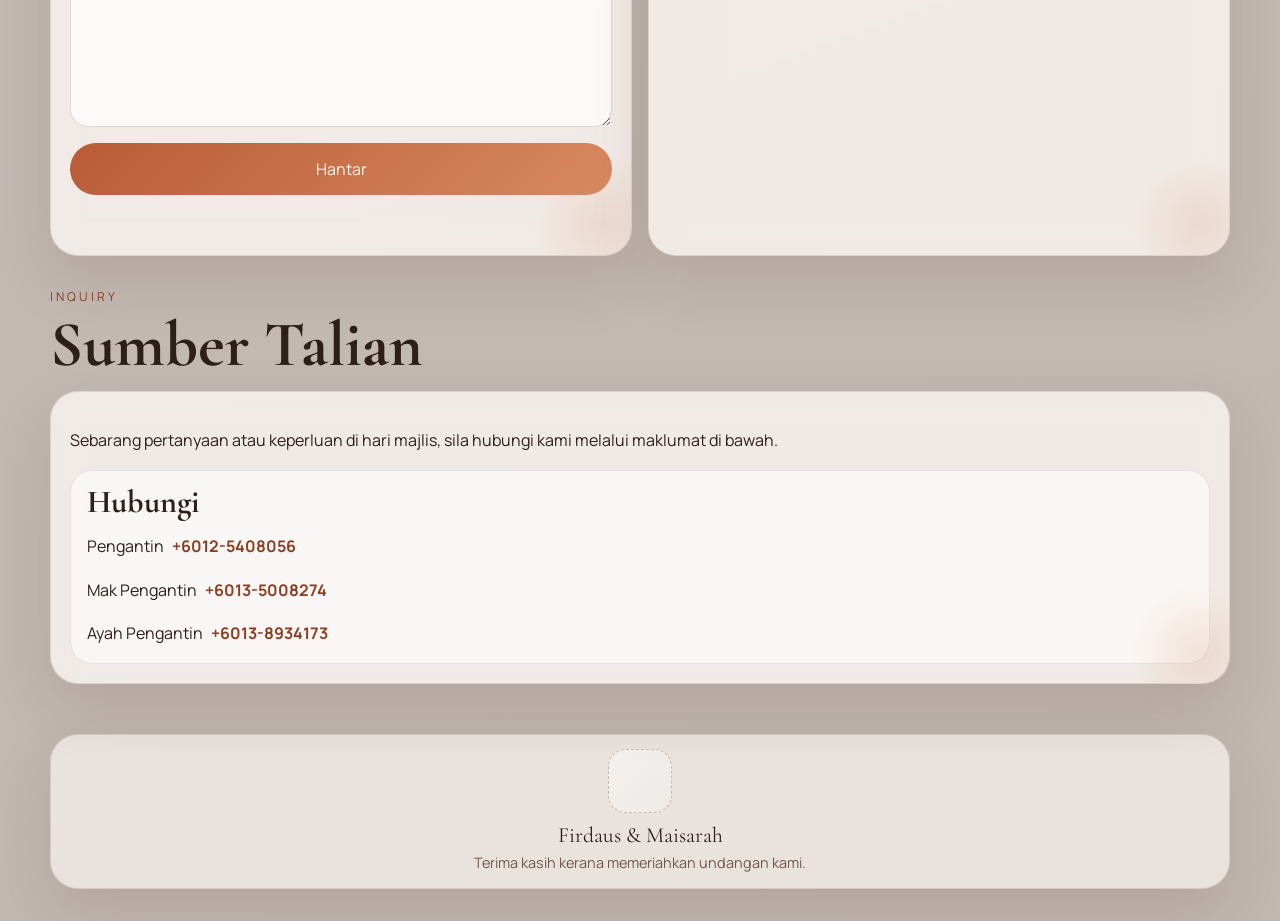
==== commit afe68d5d: "Disable guest list link in RSVP form Comment out the link to the guest list." ====
--- a/index.html
+++ b/index.html
@@ -183,7 +183,7 @@
               </label>
               <button type="submit" class="button button-primary">Submit RSVP</button>
               <p id="rsvp-feedback" class="form-feedback" aria-live="polite"></p>
-              <a class="button button-secondary button-inline" href="guest-list.html">View Guest List</a>
+              <!-- <a class="button button-secondary button-inline" href="guest-list.html">View Guest List</a> -->
             </form>
           </div>
         </div>
